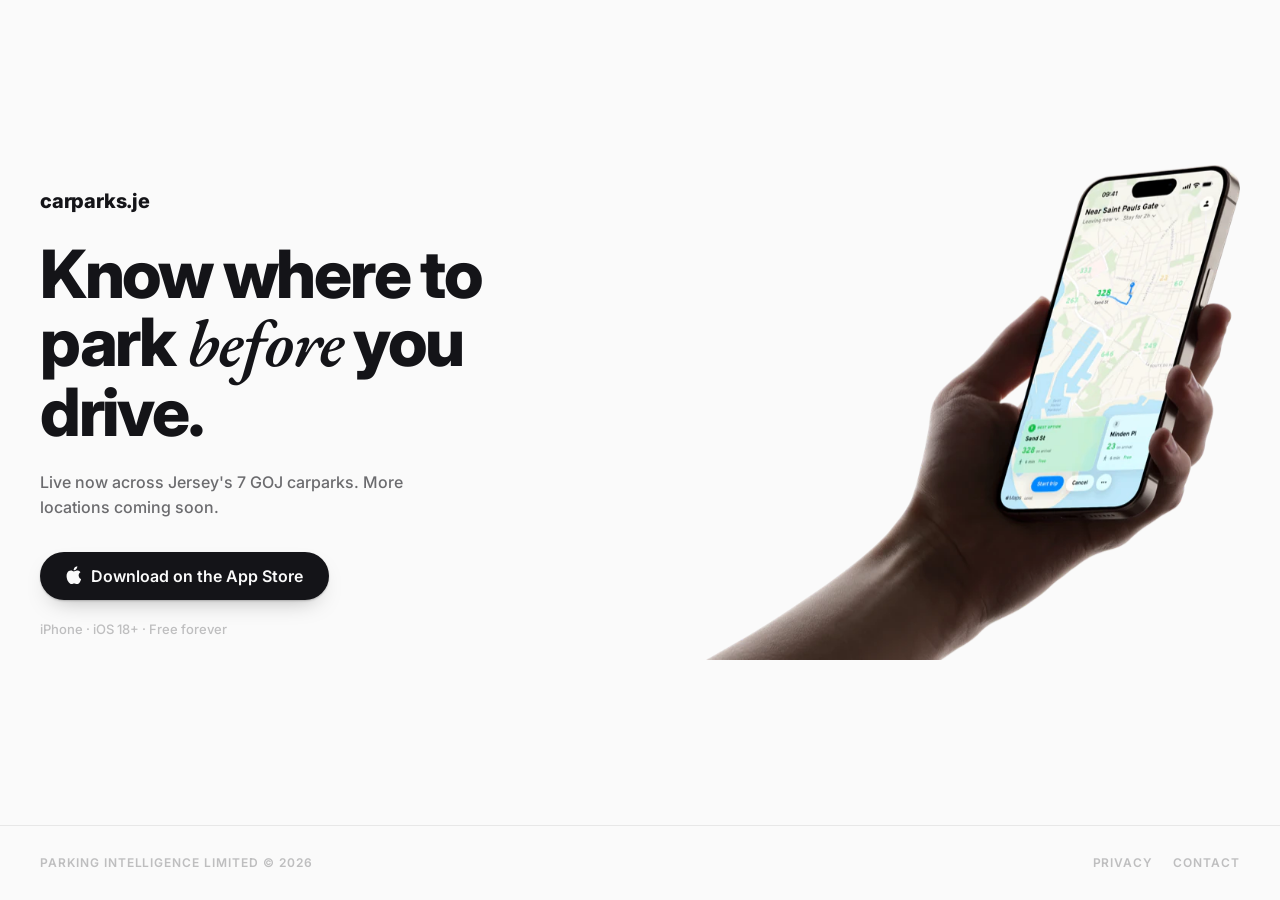
==== landing.html @ ce9b4c60 "Stash landing behind a "coming soon" splash + add 404 - Rename full landing to landing.html (preview" ====
<!DOCTYPE html>
<html lang="en-GB">
<head>
  <meta charset="UTF-8">
  <meta name="viewport" content="width=device-width, initial-scale=1, viewport-fit=cover">
  <title>carparks.je — Know where to park before you drive.</title>
  <meta name="description" content="Live now across Jersey's 7 GOJ carparks. More locations coming soon.">
  <meta name="theme-color" content="#fafafa">

  <link rel="icon" href="/favicon.svg" type="image/svg+xml">
  <link rel="apple-touch-icon" href="/apple-touch-icon.png">

  <link rel="preconnect" href="https://fonts.googleapis.com">
  <link rel="preconnect" href="https://fonts.gstatic.com" crossorigin>
  <link href="https://fonts.googleapis.com/css2?family=EB+Garamond:ital,wght@1,600&family=Inter:wght@500;600;700;800&display=swap" rel="stylesheet">

  <link rel="preload" as="image" href="hand.webp" imagesrcset="hand.webp 1x, hand-2x.webp 2x">

  <link rel="stylesheet" href="styles.css">
</head>
<body>
  <section class="hero">
    <div class="hero-inner">
      <div class="hero-copy">
        <p class="hero-brand">carparks.je</p>
        <h1 class="hero-title">
          Know where to park <em>before</em> you drive.
        </h1>
        <p class="hero-sub">
          Live now across Jersey's 7 GOJ carparks. More locations coming soon.
        </p>
        <div class="hero-ctas">
          <a class="btn btn-primary" href="#">
            <svg class="apple-logo" viewBox="0 0 17 20" width="15" height="18" aria-hidden="true">
              <path fill="currentColor" d="M14.3 10.6c0-2.4 2-3.5 2.1-3.6-1.2-1.7-3-1.9-3.7-2-1.5-.2-3 .9-3.8.9-.8 0-2-.9-3.3-.9-1.7 0-3.3 1-4.1 2.5-1.8 3.1-.5 7.7 1.2 10.2.9 1.2 1.9 2.6 3.2 2.6 1.3 0 1.8-.8 3.4-.8s2 .8 3.4.8c1.4 0 2.3-1.2 3.1-2.5.7-1 1-2 1.3-3.1-.1 0-2.6-1-2.8-4.1zM11.7 3.3C12.4 2.4 12.9 1.2 12.8 0c-1 .1-2.3.7-3 1.5-.6.8-1.2 2-1.1 3.2 1.2.1 2.3-.5 3-1.4z"/>
            </svg>
            Download on the App Store
          </a>
        </div>
        <p class="hero-meta">iPhone · iOS 18+ · Free forever</p>
      </div>

      <div class="hero-media">
        <img class="hand" src="hand.webp" srcset="hand.webp 1x, hand-2x.webp 2x" alt="" aria-hidden="true">
      </div>
    </div>
  </section>

  <footer class="site-footer">
    <div class="footer-inner">
      <p class="footer-line">Parking Intelligence Limited &copy; 2026</p>
      <nav class="footer-nav" aria-label="Footer">
        <a href="/privacy">Privacy</a>
        <a href="mailto:hello@carparks.je">Contact</a>
      </nav>
    </div>
  </footer>
</body>
</html>
---- styles.css ----
/* ════════════════════════════════════════════════
   carparks.je — landing
   Single-page split: copy left, phones right
   ════════════════════════════════════════════════ */

:root {
  --bg:        #fafafa;
  --ink:       #141418;
  --ink-muted: rgba(20, 20, 24, 0.62);
  --ink-soft:  rgba(20, 20, 24, 0.26);
  --border:    rgba(20, 20, 24, 0.08);

  --accent: #1ba4c6;

  --radius-pill: 999px;

  --font-sans:  'Inter', -apple-system, BlinkMacSystemFont, 'Segoe UI', system-ui, sans-serif;
  --font-serif: 'EB Garamond', 'Iowan Old Style', Georgia, serif;

  --max:    1200px;
  --gutter: clamp(20px, 4vw, 40px);

  --ease: cubic-bezier(0.22, 0.61, 0.36, 1);
}

@supports (color: color(display-p3 0 0 0)) {
  :root { --accent: color(display-p3 0.10 0.64 0.78); }
}

/* ──────── reset ──────── */
*, *::before, *::after { box-sizing: border-box; }
html { -webkit-text-size-adjust: 100%; }
body {
  margin: 0;
  min-height: 100svh;
  display: flex;
  flex-direction: column;
  font-family: var(--font-sans);
  font-weight: 500;
  font-size: 17px;
  line-height: 1.5;
  color: var(--ink);
  background: var(--bg);
  overflow-x: hidden;
  -webkit-font-smoothing: antialiased;
  -moz-osx-font-smoothing: grayscale;
}
img, svg { display: block; max-width: 100%; }
a { color: inherit; text-decoration: none; }
h1, p { margin: 0; }

/* ════════════════ HERO ════════════════ */
.hero {
  flex: 1 1 auto;
  padding: clamp(40px, 7vw, 96px) var(--gutter);
  display: flex;
  align-items: center;
}
.hero-inner {
  max-width: var(--max);
  width: 100%;
  margin: 0 auto;
  display: grid;
  grid-template-columns: 1.05fr 0.95fr;
  gap: clamp(40px, 6vw, 80px);
  align-items: center;
}

/* ── copy column ── */
.hero-copy { max-width: 520px; }

.hero-brand {
  font-size: 20px;
  font-weight: 800;
  letter-spacing: -0.01em;
  color: var(--ink);
  margin-bottom: 24px;
}

.hero-title {
  font-size: clamp(2.6rem, 5.2vw, 4.5rem);
  font-weight: 800;
  line-height: 1.03;
  letter-spacing: -0.034em;
  color: var(--ink);
  margin-bottom: 24px;
}
.hero-title em {
  font-family: var(--font-serif);
  font-style: italic;
  font-weight: 600;
  letter-spacing: -0.015em;
}

.hero-sub {
  font-size: clamp(1rem, 1.2vw, 1.15rem);
  line-height: 1.55;
  color: var(--ink-muted);
  max-width: 42ch;
  margin-bottom: 32px;
}

.hero-ctas {
  display: flex;
  flex-wrap: wrap;
  gap: 10px;
  margin-bottom: 20px;
}

.hero-meta {
  font-size: 13px;
  color: var(--ink-soft);
}

/* ── CTA button ── */
.btn {
  display: inline-flex;
  align-items: center;
  gap: 10px;
  padding: 15px 26px;
  font-size: 16px;
  font-weight: 600;
  line-height: 1;
  border-radius: var(--radius-pill);
  white-space: nowrap;
  transition: transform 0.2s var(--ease), background 0.2s var(--ease);
}
.btn-primary {
  background: var(--ink);
  color: var(--bg);
  box-shadow: 0 1px 2px rgba(0,0,0,0.2), 0 10px 24px -12px rgba(0,0,0,0.35);
}
.btn-primary:hover {
  transform: translateY(-1px);
  background: #2a2a32;
}
.apple-logo { transform: translateY(-1px); }

/* ── hero hand image ── */
.hero-media {
  display: flex;
  justify-content: center;
  align-items: center;
}
.hand {
  width: 100%;
  max-width: 560px;
  height: auto;
  display: block;
}

/* ════════════════ FOOTER ════════════════ */
.site-footer {
  padding: 28px var(--gutter);
  border-top: 1px solid var(--border);
}
.footer-inner {
  max-width: var(--max);
  margin: 0 auto;
  display: flex;
  align-items: center;
  justify-content: space-between;
  flex-wrap: wrap;
  gap: 12px;
}
.footer-line,
.footer-nav a {
  font-size: 12px;
  font-weight: 600;
  letter-spacing: 0.08em;
  text-transform: uppercase;
  color: var(--ink-soft);
}
.footer-nav {
  display: inline-flex;
  gap: 20px;
}
.footer-nav a { transition: color 0.2s var(--ease); }
.footer-nav a:hover { color: var(--ink); }

/* ════════════════ RESPONSIVE ════════════════ */
@media (max-width: 900px) {
  .hero { padding: 28px var(--gutter) 40px; }
  .hero-inner {
    grid-template-columns: 1fr;
    gap: 40px;
  }
  .hero-copy { margin: 0 auto; max-width: 620px; }
  .hand { max-width: min(90vw, 480px); }
}

@media (max-width: 520px) {
  .footer-inner {
    justify-content: center;
    text-align: center;
  }
}

@media (prefers-reduced-motion: reduce) {
  *, *::before, *::after {
    animation-duration: 0.01ms !important;
    transition-duration: 0.01ms !important;
  }
}
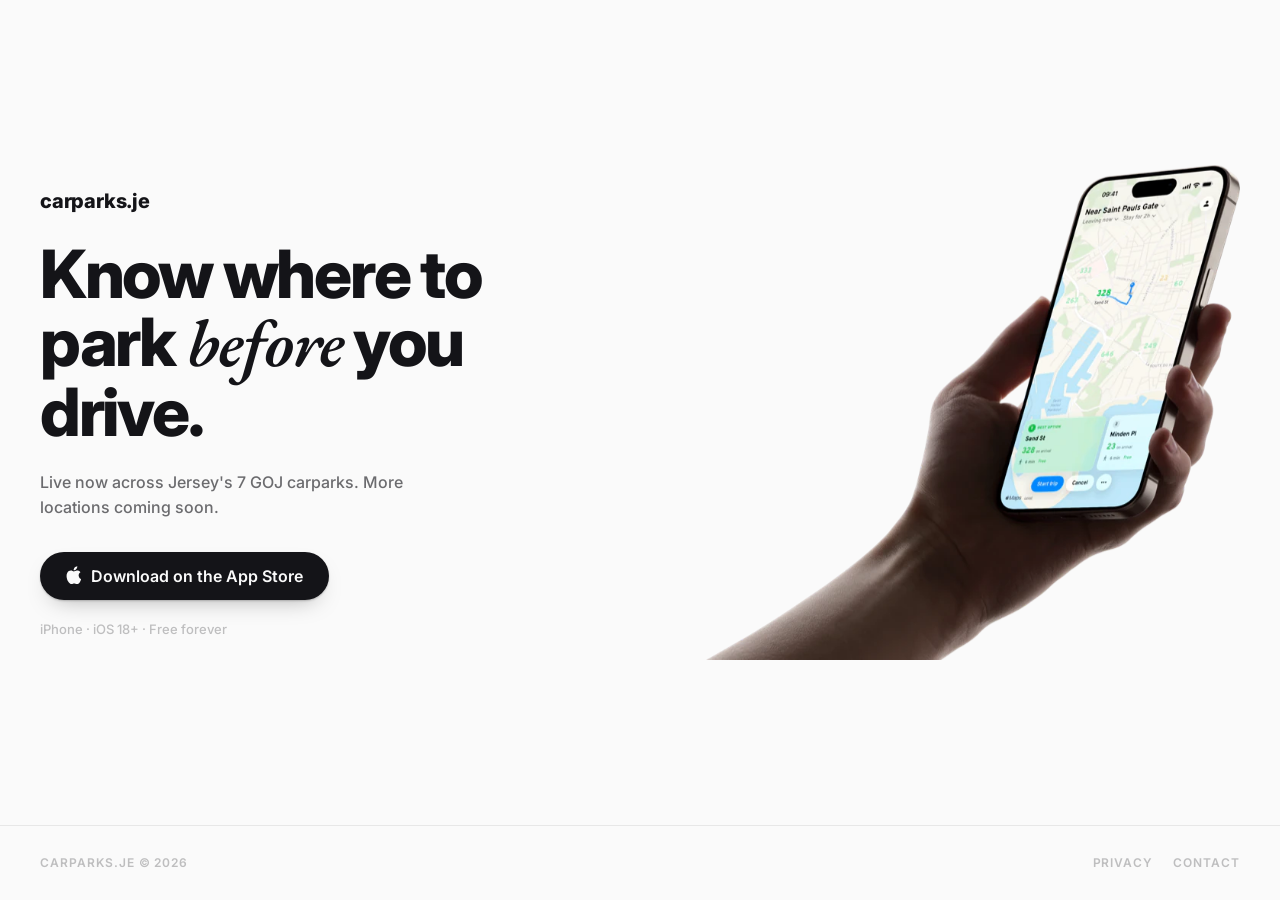
==== commit a1470299: "privacy: rewrite to match what the app actually processes Slimmed policy: on-device pipe (location, " ====
--- a/landing.html
+++ b/landing.html
@@ -48,7 +48,7 @@
 
   <footer class="site-footer">
     <div class="footer-inner">
-      <p class="footer-line">Parking Intelligence Limited &copy; 2026</p>
+      <p class="footer-line">carparks.je &copy; 2026</p>
       <nav class="footer-nav" aria-label="Footer">
         <a href="/privacy">Privacy</a>
         <a href="mailto:hello@carparks.je">Contact</a>
--- a/styles.css
+++ b/styles.css
@@ -147,6 +147,105 @@
   max-width: 560px;
   height: auto;
   display: block;
+}
+
+/* ════════════════ PROSE (long-form pages — privacy, terms…) ════════════════ */
+.prose {
+  flex: 1 1 auto;
+  padding: clamp(40px, 7vw, 96px) var(--gutter);
+  max-width: 720px;
+  margin: 0 auto;
+  width: 100%;
+}
+
+.prose-header {
+  margin-bottom: clamp(32px, 5vw, 56px);
+}
+.prose-brand {
+  display: inline-block;
+  font-size: 14px;
+  font-weight: 700;
+  letter-spacing: 0.01em;
+  color: var(--ink-muted);
+  margin-bottom: 24px;
+  transition: color 0.2s var(--ease);
+}
+.prose-brand:hover { color: var(--ink); }
+.prose-title {
+  font-family: var(--font-serif);
+  font-style: italic;
+  font-weight: 600;
+  font-size: clamp(40px, 7vw, 72px);
+  line-height: 1.05;
+  letter-spacing: -0.02em;
+  color: var(--ink);
+  margin: 0 0 12px;
+}
+.prose-meta {
+  font-size: 13px;
+  font-weight: 600;
+  letter-spacing: 0.06em;
+  text-transform: uppercase;
+  color: var(--ink-soft);
+}
+
+.prose-body {
+  font-size: 17px;
+  line-height: 1.65;
+  color: var(--ink);
+}
+.prose-body .lede {
+  font-size: 19px;
+  line-height: 1.55;
+  color: var(--ink);
+  margin-bottom: 28px;
+}
+.prose-body p { margin: 0 0 18px; }
+.prose-body h2 {
+  font-family: var(--font-sans);
+  font-weight: 700;
+  font-size: 24px;
+  letter-spacing: -0.01em;
+  color: var(--ink);
+  margin: 48px 0 16px;
+}
+.prose-body h3 {
+  font-family: var(--font-sans);
+  font-weight: 700;
+  font-size: 18px;
+  letter-spacing: -0.005em;
+  color: var(--ink);
+  margin: 32px 0 10px;
+}
+.prose-body ul {
+  margin: 0 0 18px;
+  padding-left: 22px;
+}
+.prose-body li {
+  margin: 0 0 8px;
+}
+.prose-body a {
+  color: var(--accent);
+  border-bottom: 1px solid color-mix(in srgb, var(--accent) 30%, transparent);
+  transition: border-color 0.2s var(--ease);
+}
+.prose-body a:hover {
+  border-bottom-color: var(--accent);
+}
+.prose-body code {
+  font-family: ui-monospace, SFMono-Regular, Menlo, Consolas, monospace;
+  font-size: 0.88em;
+  padding: 1px 6px;
+  border-radius: 4px;
+  background: rgba(20, 20, 24, 0.05);
+  color: var(--ink);
+}
+.prose-body strong { font-weight: 700; }
+
+@media (max-width: 600px) {
+  .prose-body { font-size: 16px; }
+  .prose-body .lede { font-size: 17px; }
+  .prose-body h2 { font-size: 22px; margin-top: 40px; }
 }
 
 /* ════════════════ FOOTER ════════════════ */
